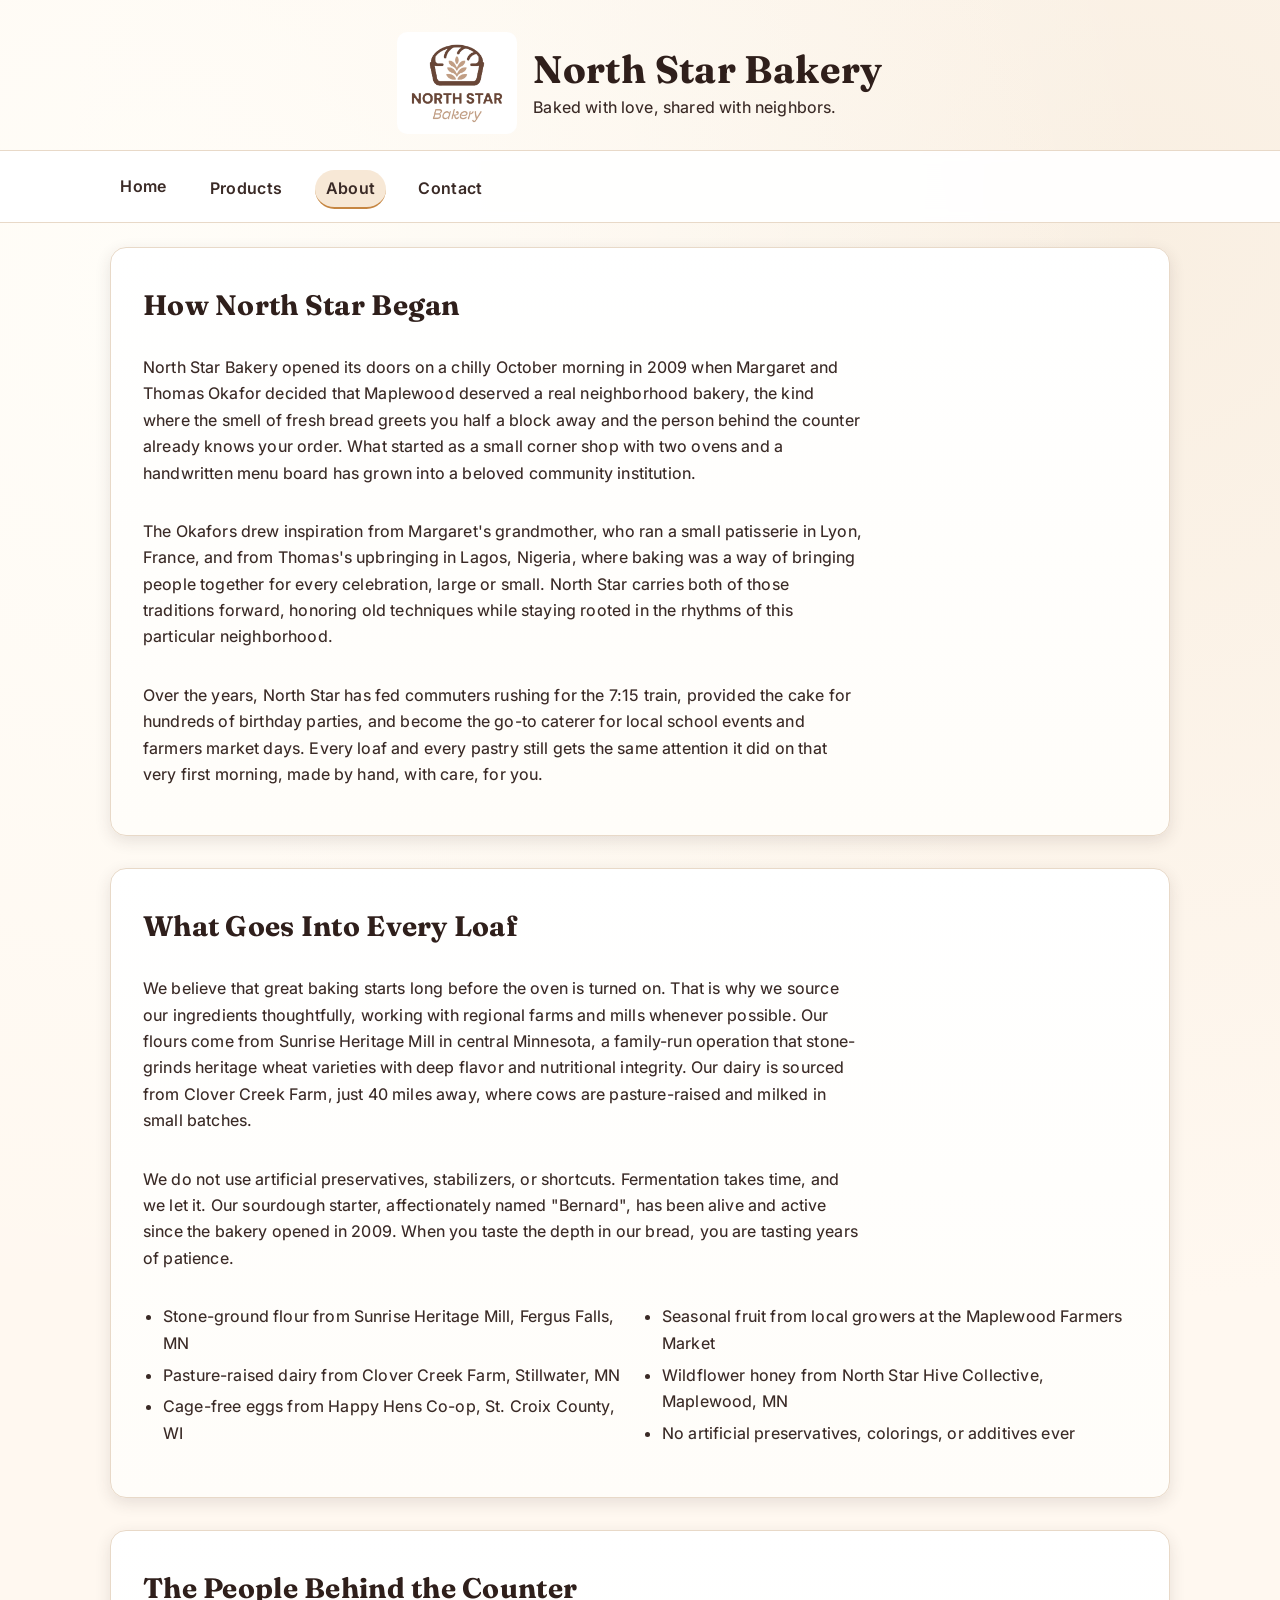
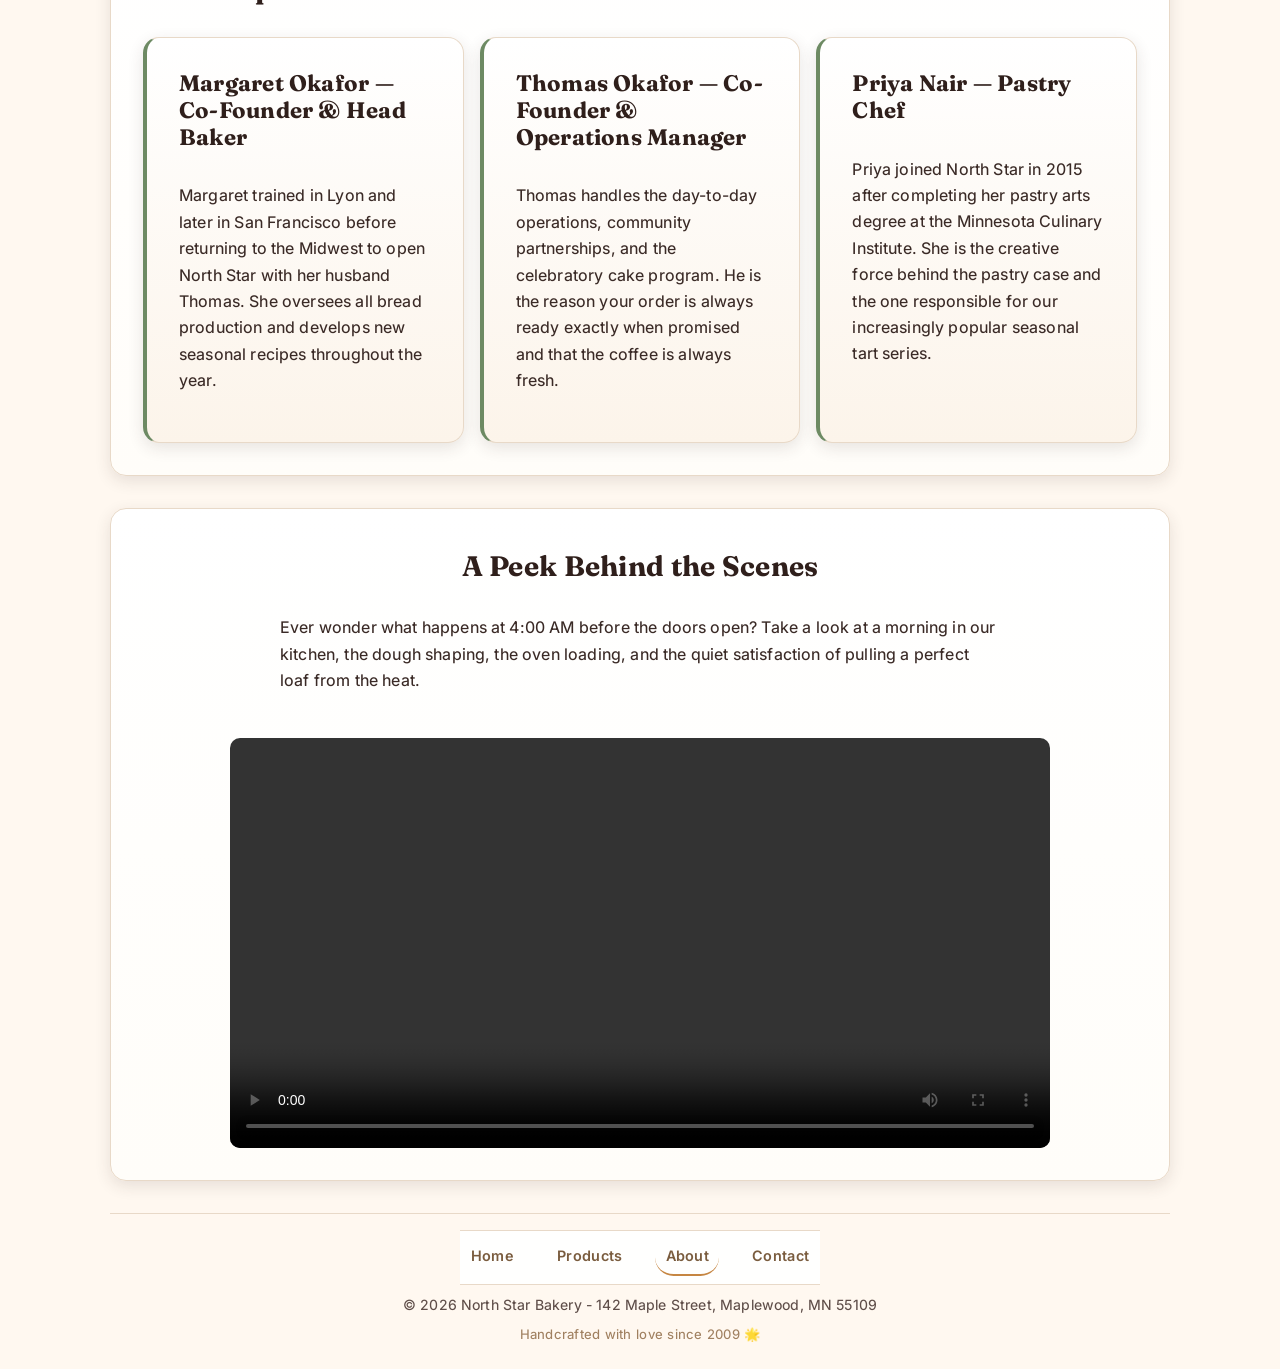
==== about.html @ 098cd8d0 "First commit." ====
<!DOCTYPE html>
<html lang="en">
<head>
  <meta charset="UTF-8">
  <meta name="viewport" content="width=device-width, initial-scale=1.0">
  <title>About Us — North Star Bakery</title>
  <meta name="description" content="Learn the story behind North Star Bakery — our founders Margaret and Thomas Okafor, our local ingredient sourcing, and the people who make every loaf with care.">
  <link rel="stylesheet" href="css/about.css">
</head>
<body>

  <a class="skip-link" href="#main-content">Skip to main content</a>

  <header>
    <img src="Bakery_c/bakery-logo_c.png" alt="North Star Bakery logo" width="120">
    <div class="brand-block">
      <h1>North Star Bakery</h1>
      <p class="header-tagline">Baked with love, shared with neighbors.</p>
    </div>
  </header>

  <nav aria-label="Primary">
    <ul>
      <li><a href="index.html">Home</a></li>
      <li><a href="products.html">Products</a></li>
      <li><a href="about.html" aria-current="page">About</a></li>
      <li><a href="contact.html">Contact</a></li>
    </ul>
  </nav>

  <main class="about-main" id="main-content">

    <section>
      <h2>How North Star Began</h2>
      <p>
        North Star Bakery opened its doors on a chilly October morning in 2009 when Margaret and
        Thomas Okafor decided that Maplewood deserved a real neighborhood bakery, the kind where the
        smell of fresh bread greets you half a block away and the person behind the counter already
        knows your order. What started as a small corner shop with two ovens and a handwritten menu
        board has grown into a beloved community institution.
      </p>
      <p>
        The Okafors drew inspiration from Margaret's grandmother, who ran a small patisserie in Lyon,
        France, and from Thomas's upbringing in Lagos, Nigeria, where baking was a way of bringing
        people together for every celebration, large or small. North Star carries both of those
        traditions forward, honoring old techniques while staying rooted in the rhythms of this
        particular neighborhood.
      </p>
      <p>
        Over the years, North Star has fed commuters rushing for the 7:15 train, provided the cake
        for hundreds of birthday parties, and become the go-to caterer for local school events and
        farmers market days. Every loaf and every pastry still gets the same attention it did on that
        very first morning, made by hand, with care, for you.
      </p>
    </section>

    <section>
      <h2>What Goes Into Every Loaf</h2>
      <p>
        We believe that great baking starts long before the oven is turned on. That is why we source
        our ingredients thoughtfully, working with regional farms and mills whenever possible. Our
        flours come from Sunrise Heritage Mill in central Minnesota, a family-run operation that
        stone-grinds heritage wheat varieties with deep flavor and nutritional integrity. Our dairy
        is sourced from Clover Creek Farm, just 40 miles away, where cows are pasture-raised and
        milked in small batches.
      </p>
      <p>
        We do not use artificial preservatives, stabilizers, or shortcuts. Fermentation takes time,
        and we let it. Our sourdough starter, affectionately named "Bernard", has been alive and
        active since the bakery opened in 2009. When you taste the depth in our bread, you are
        tasting years of patience.
      </p>
      <ul>
        <li>Stone-ground flour from Sunrise Heritage Mill, Fergus Falls, MN</li>
        <li>Pasture-raised dairy from Clover Creek Farm, Stillwater, MN</li>
        <li>Cage-free eggs from Happy Hens Co-op, St. Croix County, WI</li>
        <li>Seasonal fruit from local growers at the Maplewood Farmers Market</li>
        <li>Wildflower honey from North Star Hive Collective, Maplewood, MN</li>
        <li>No artificial preservatives, colorings, or additives ever</li>
      </ul>
    </section>

    <section>
      <h2>The People Behind the Counter</h2>

      <article>
        <h3>Margaret Okafor — Co-Founder &amp; Head Baker</h3>
        <p>
          Margaret trained in Lyon and later in San Francisco before returning to the Midwest to
          open North Star with her husband Thomas. She oversees all bread production and develops
          new seasonal recipes throughout the year.
        </p>
      </article>

      <article>
        <h3>Thomas Okafor — Co-Founder &amp; Operations Manager</h3>
        <p>
          Thomas handles the day-to-day operations, community partnerships, and the celebratory cake
          program. He is the reason your order is always ready exactly when promised and that the
          coffee is always fresh.
        </p>
      </article>

      <article>
        <h3>Priya Nair — Pastry Chef</h3>
        <p>
          Priya joined North Star in 2015 after completing her pastry arts degree at the Minnesota
          Culinary Institute. She is the creative force behind the pastry case and the one responsible
          for our increasingly popular seasonal tart series.
        </p>
      </article>

    </section>

    <section>
      <h2>A Peek Behind the Scenes</h2>
      <p>
        Ever wonder what happens at 4:00 AM before the doors open? Take a look at a morning in our
        kitchen, the dough shaping, the oven loading, and the quiet satisfaction of pulling a
        perfect loaf from the heat.
      </p>
      <video controls width="640">
        <source src="Bakery_c/bakery-behind-scenes_c.mp4" type="video/mp4">
        Your browser does not support video playback. We invite you to visit us in person and see
        the magic happen live!
      </video>
    </section>

  </main>

  <footer>
    <nav class="footer-nav" aria-label="Footer">
      <a href="index.html">Home</a>
      <a href="products.html">Products</a>
      <a href="about.html">About</a>
      <a href="contact.html">Contact</a>
    </nav>
    <p class="footer-copy">&copy; 2026 North Star Bakery - 142 Maple Street, Maplewood, MN 55109</p>
    <p class="footer-tagline">Handcrafted with love since 2009 🌟</p>
  </footer>

</body>
</html>
---- css/about.css ----
@import url("shared.css");

/* About page accents */
nav a[href="about.html"] {
  border-bottom-color: var(--color-accent);
}

.about-main > section:nth-of-type(2) ul {
  columns: 1;
  column-gap: 1.5rem;
}

.about-main > section > p {
  max-width: 72ch;
}

article {
  border-left: 4px solid var(--color-muted);
  background: linear-gradient(180deg, #ffffff 0%, #fcf4ea 100%);
}

.about-main > section:nth-of-type(3) {
  align-items: stretch;
}

.about-main > section:nth-of-type(3) article {
  flex: 1 1 100%;
}

video {
  margin-top: 0.75rem;
  width: 100%;
  max-width: 100%;
}

@media (min-width: 800px) {
  .about-main > section:nth-of-type(2) ul {
    columns: 2;
  }

  .about-main > section:nth-of-type(3) {
    flex-direction: row;
    flex-wrap: wrap;
  }

  .about-main > section:nth-of-type(3) h2 {
    flex-basis: 100%;
  }

  .about-main > section:nth-of-type(3) article {
    flex: 1 1 calc(33.333% - var(--space-2));
  }

  .about-main > section:nth-of-type(4) {
    align-items: center;
  }

  .about-main > section:nth-of-type(4) video {
    width: min(820px, 100%);
  }
}
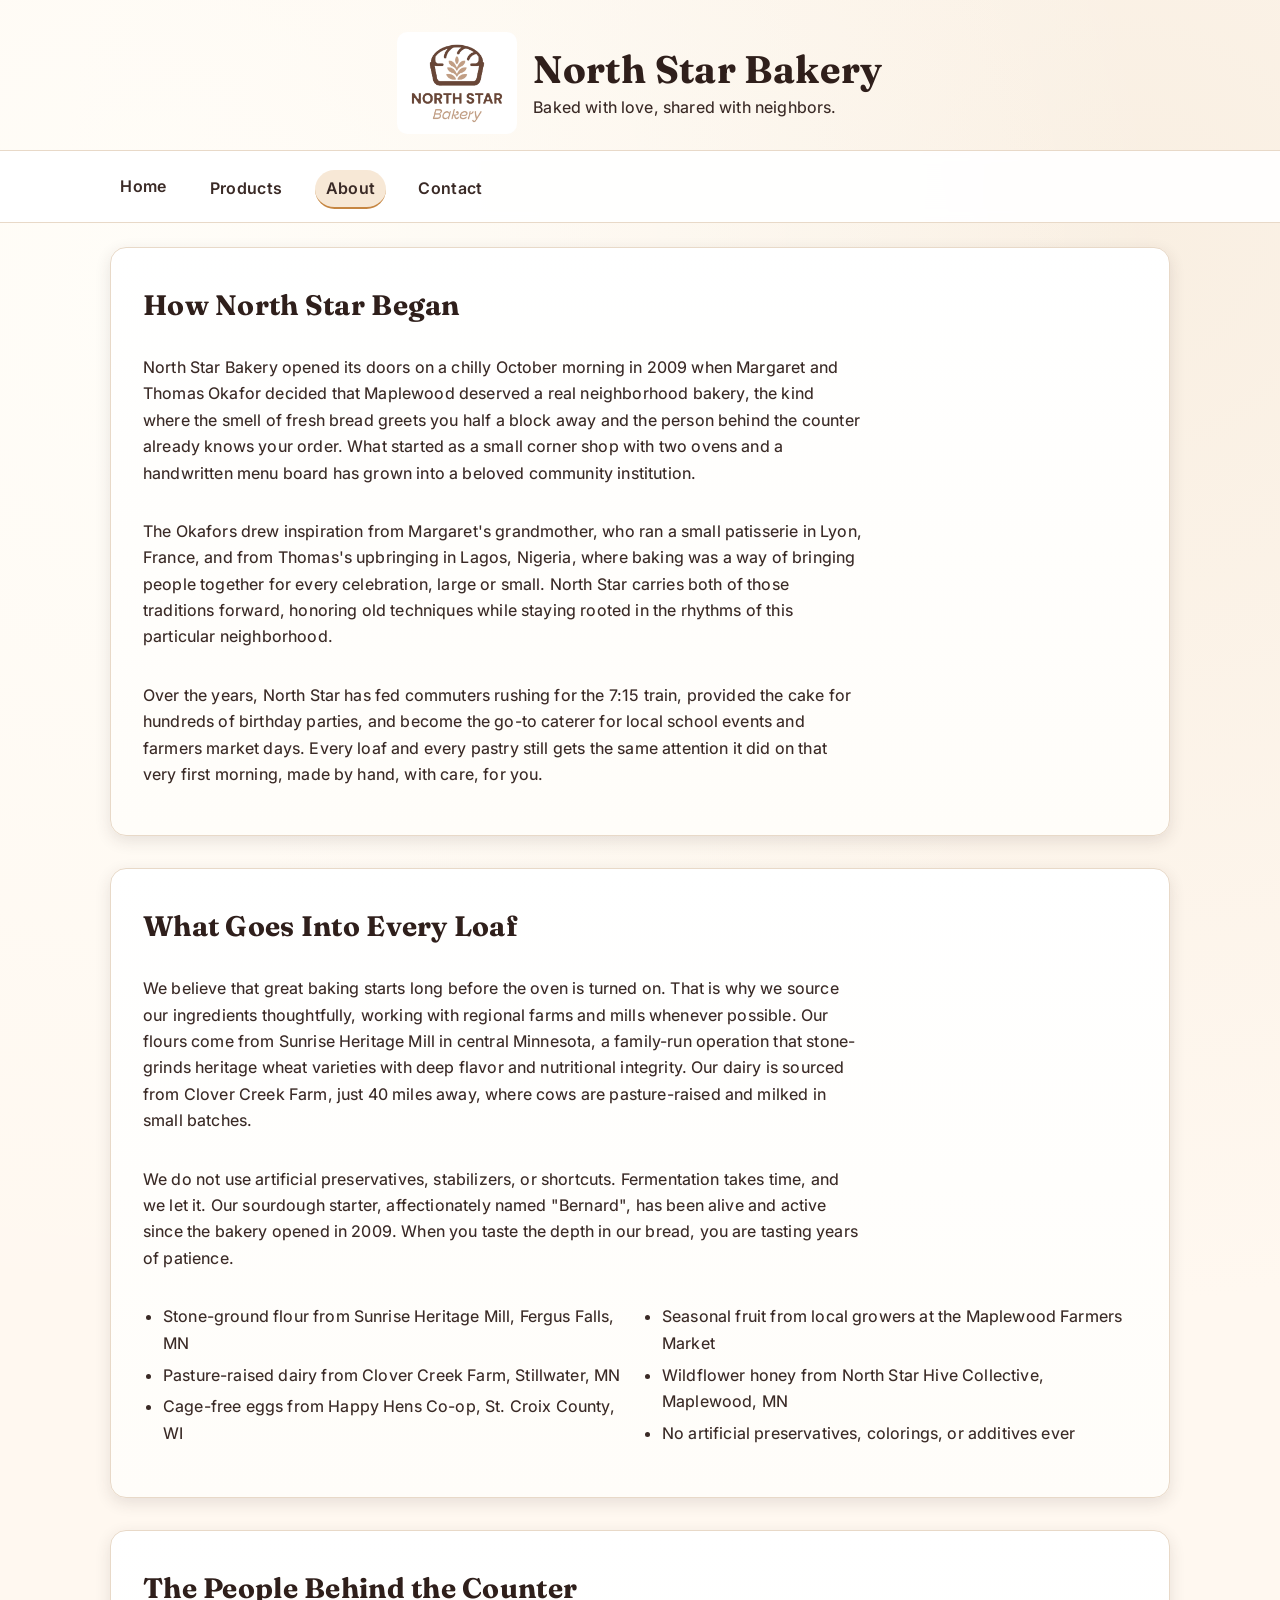
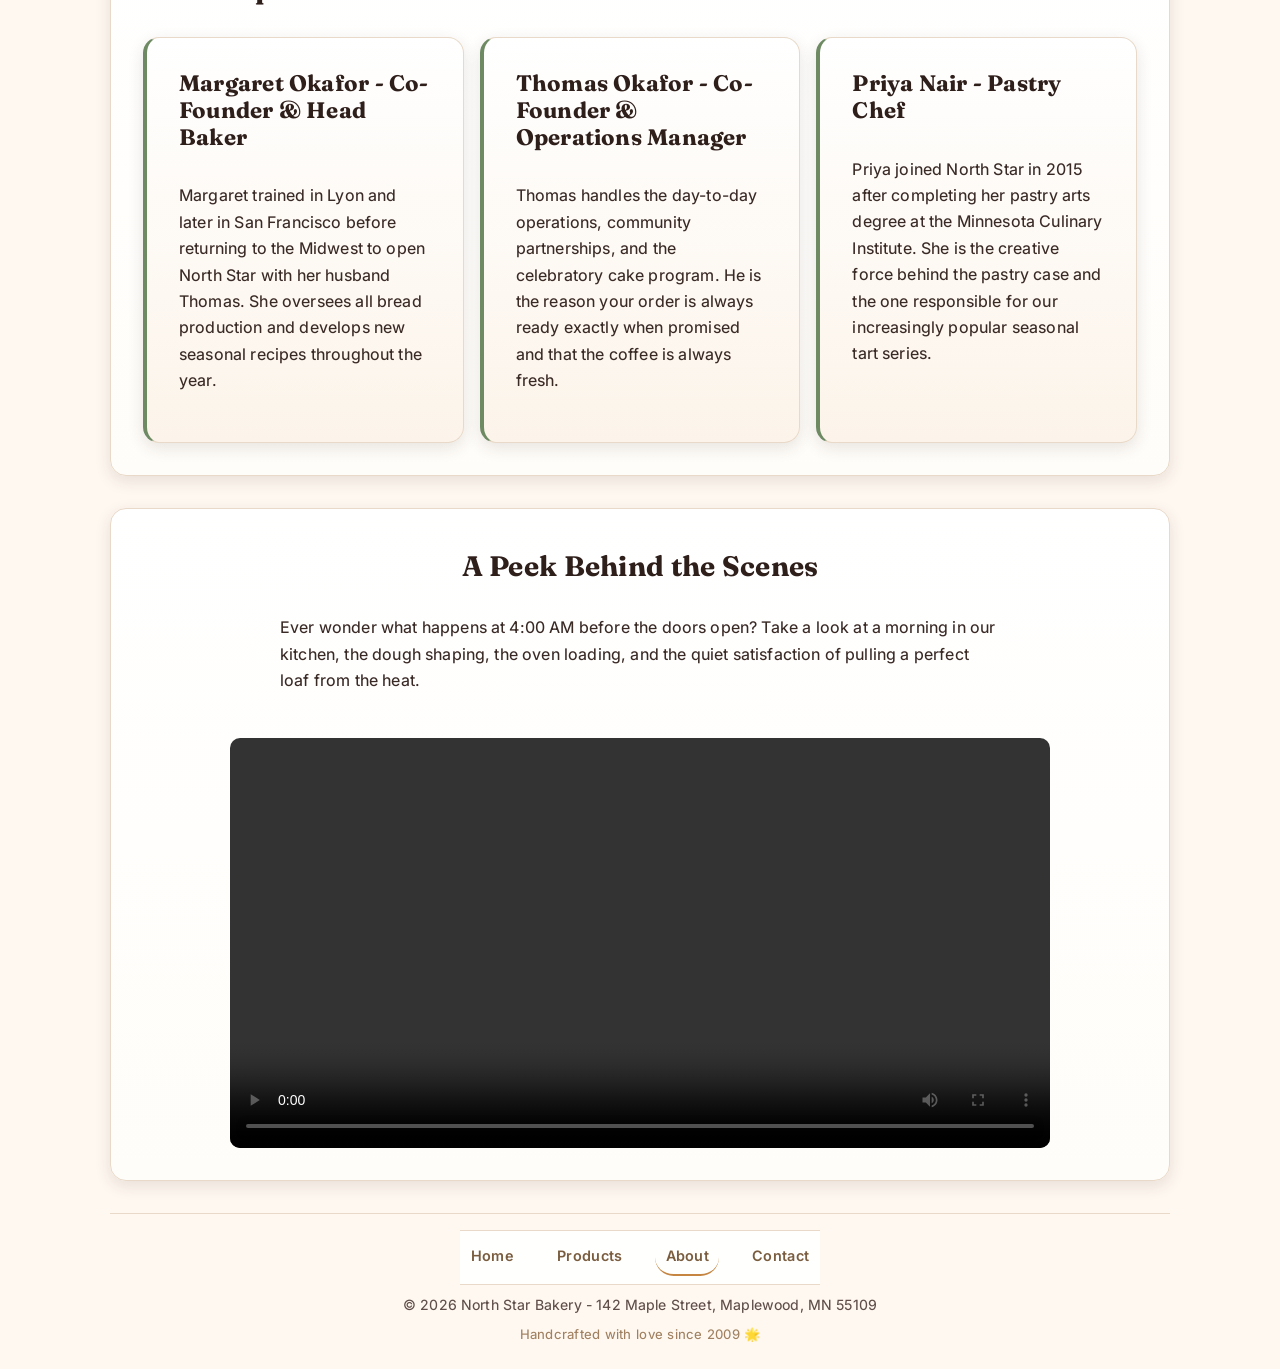
==== commit 736b72e6: "Fixing the "-"s" ====
--- a/about.html
+++ b/about.html
@@ -84,7 +84,7 @@
       <h2>The People Behind the Counter</h2>
 
       <article>
-        <h3>Margaret Okafor — Co-Founder &amp; Head Baker</h3>
+        <h3>Margaret Okafor - Co-Founder &amp; Head Baker</h3>
         <p>
           Margaret trained in Lyon and later in San Francisco before returning to the Midwest to
           open North Star with her husband Thomas. She oversees all bread production and develops
@@ -93,7 +93,7 @@
       </article>
 
       <article>
-        <h3>Thomas Okafor — Co-Founder &amp; Operations Manager</h3>
+        <h3>Thomas Okafor - Co-Founder &amp; Operations Manager</h3>
         <p>
           Thomas handles the day-to-day operations, community partnerships, and the celebratory cake
           program. He is the reason your order is always ready exactly when promised and that the
@@ -102,7 +102,7 @@
       </article>
 
       <article>
-        <h3>Priya Nair — Pastry Chef</h3>
+        <h3>Priya Nair - Pastry Chef</h3>
         <p>
           Priya joined North Star in 2015 after completing her pastry arts degree at the Minnesota
           Culinary Institute. She is the creative force behind the pastry case and the one responsible
